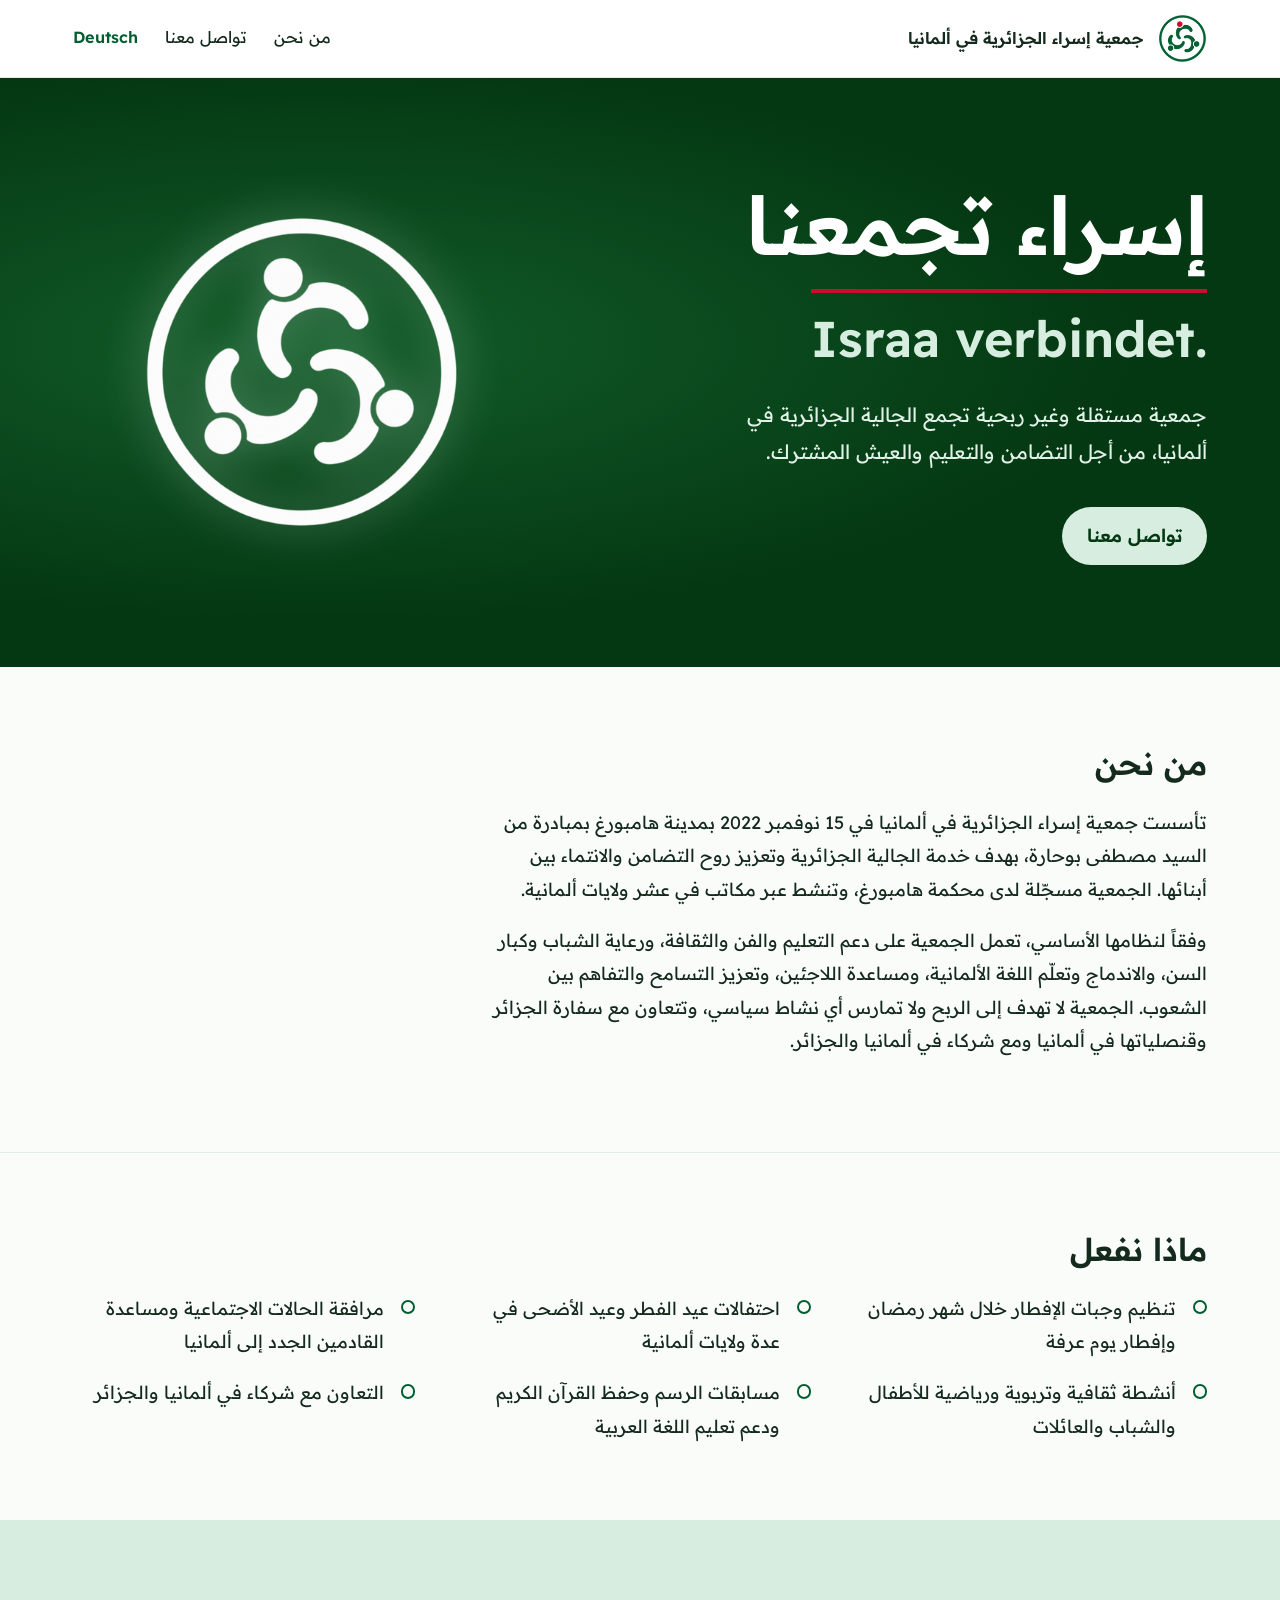
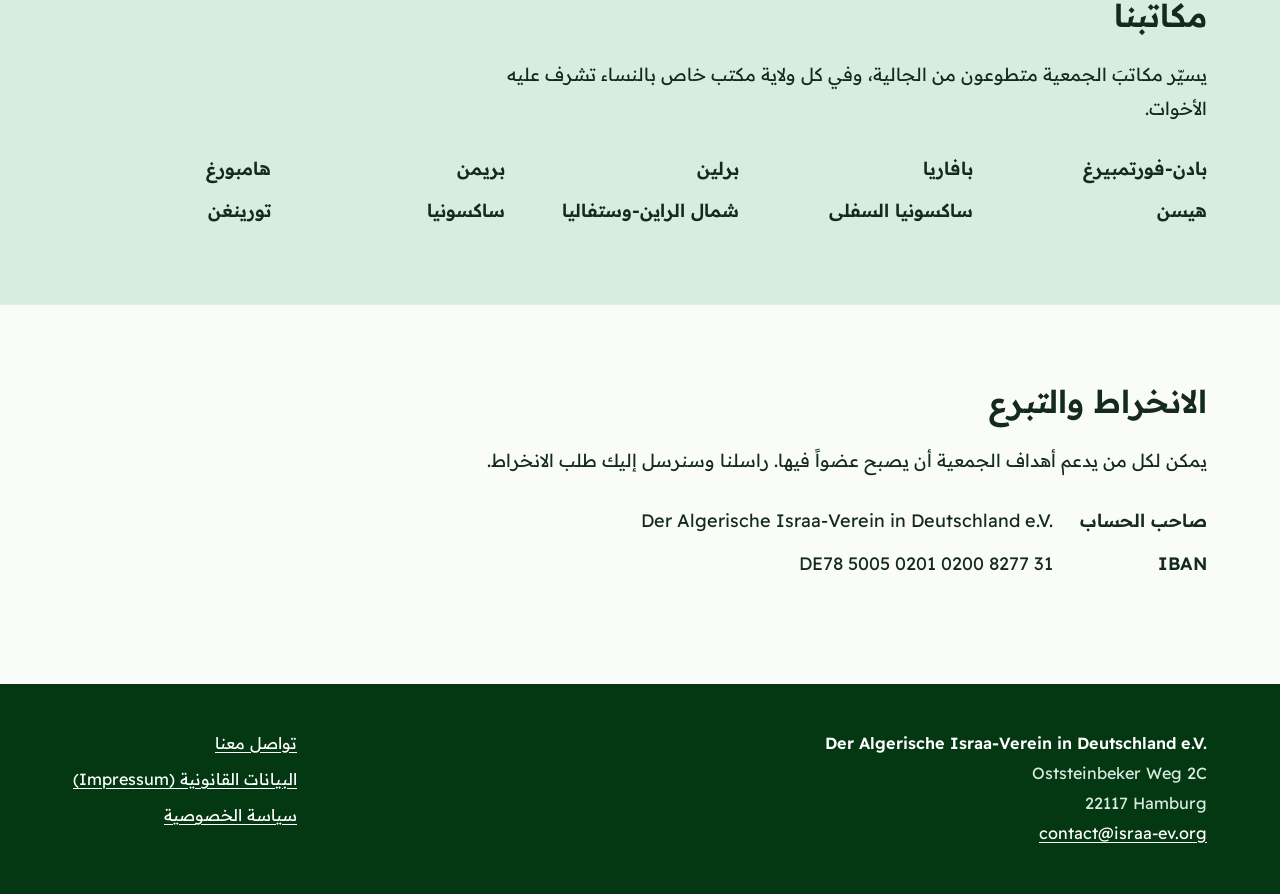
==== docs/ar/index.html @ e0bc1aed "Add bilingual website for Der Algerische Israa-Verein in Deutschland e.V. Static German/Arabic site " ====
<!doctype html>
<html lang="ar" dir="rtl">
<head>
  <meta charset="utf-8">
  <meta name="viewport" content="width=device-width, initial-scale=1">
  <title>جمعية إسراء الجزائرية في ألمانيا</title>
  <meta name="description" content="جمعية مستقلة وغير ربحية للجالية الجزائرية في ألمانيا، مقرها هامبورغ: ثقافة، تعليم، اندماج وتضامن.">
  <link rel="alternate" hreflang="de" href="../index.html">
  <link rel="alternate" hreflang="ar" href="index.html">
  <link rel="icon" href="../assets/img/favicon.png" type="image/png">
  <link rel="apple-touch-icon" href="../assets/img/apple-touch-icon.png">
  <link rel="stylesheet" href="../assets/css/style.css">
</head>
<body>
  <a class="skip" href="#inhalt">انتقل إلى المحتوى</a>

  <header class="site-header">
    <div class="wrap">
      <a class="brand" href="index.html">
        <img src="../assets/img/emblem.png" alt="" width="44" height="44">
        <span>جمعية إسراء الجزائرية في ألمانيا</span>
      </a>
      <nav class="site-nav" aria-label="القائمة الرئيسية">
        <ul>
          <li><a href="#man-nahnu">من نحن</a></li>
          <li><a href="kontakt.html">تواصل معنا</a></li>
          <li class="lang"><a href="../index.html" lang="de" hreflang="de">Deutsch</a></li>
        </ul>
      </nav>
    </div>
  </header>

  <main id="inhalt">
    <div class="hero">
      <div class="wrap">
        <div>
          <h1 class="motto">إسراء تجمعنا<span class="motto-other" lang="de" dir="ltr">Israa verbindet.</span></h1>
          <p>جمعية مستقلة وغير ربحية تجمع الجالية الجزائرية في ألمانيا، من أجل التضامن والتعليم والعيش المشترك.</p>
          <a class="button" href="kontakt.html">تواصل معنا</a>
        </div>
        <img class="hero-logo" src="../assets/img/emblem-white.png" alt="شعار جمعية إسراء" width="440" height="440">
      </div>
    </div>

    <section id="man-nahnu">
      <div class="wrap prose">
        <h2>من نحن</h2>
        <p>تأسست جمعية إسراء الجزائرية في ألمانيا في 15 نوفمبر 2022 بمدينة هامبورغ بمبادرة من السيد مصطفى بوحارة، بهدف خدمة الجالية الجزائرية وتعزيز روح التضامن والانتماء بين أبنائها. الجمعية مسجّلة لدى محكمة هامبورغ، وتنشط عبر مكاتب في عشر ولايات ألمانية.</p>
        <p>وفقاً لنظامها الأساسي، تعمل الجمعية على دعم التعليم والفن والثقافة، ورعاية الشباب وكبار السن، والاندماج وتعلّم اللغة الألمانية، ومساعدة اللاجئين، وتعزيز التسامح والتفاهم بين الشعوب. الجمعية لا تهدف إلى الربح ولا تمارس أي نشاط سياسي، وتتعاون مع سفارة الجزائر وقنصلياتها في ألمانيا ومع شركاء في ألمانيا والجزائر.</p>
      </div>
    </section>

    <section>
      <div class="wrap">
        <h2>ماذا نفعل</h2>
        <ul class="rings">
          <li>تنظيم وجبات الإفطار خلال شهر رمضان وإفطار يوم عرفة</li>
          <li>احتفالات عيد الفطر وعيد الأضحى في عدة ولايات ألمانية</li>
          <li>مرافقة الحالات الاجتماعية ومساعدة القادمين الجدد إلى ألمانيا</li>
          <li>أنشطة ثقافية وتربوية ورياضية للأطفال والشباب والعائلات</li>
          <li>مسابقات الرسم وحفظ القرآن الكريم ودعم تعليم اللغة العربية</li>
          <li>التعاون مع شركاء في ألمانيا والجزائر</li>
        </ul>
      </div>
    </section>

    <section class="band">
      <div class="wrap">
        <h2>مكاتبنا</h2>
        <p class="lede">يسيّر مكاتبَ الجمعية متطوعون من الجالية، وفي كل ولاية مكتب خاص بالنساء تشرف عليه الأخوات.</p>
        <ul class="offices">
          <li>بادن-فورتمبيرغ</li>
          <li>بافاريا</li>
          <li>برلين</li>
          <li>بريمن</li>
          <li>هامبورغ</li>
          <li>هيسن</li>
          <li>ساكسونيا السفلى</li>
          <li>شمال الراين-وستفاليا</li>
          <li>ساكسونيا</li>
          <li>تورينغن</li>
        </ul>
      </div>
    </section>

    <section id="unterstuetzen">
      <div class="wrap prose">
        <h2>الانخراط والتبرع</h2>
        <p>يمكن لكل من يدعم أهداف الجمعية أن يصبح عضواً فيها. راسلنا وسنرسل إليك طلب الانخراط.</p>
        <dl class="facts">
          <dt>صاحب الحساب</dt>
          <dd lang="de" dir="ltr">Der Algerische Israa-Verein in Deutschland e.V.</dd>
          <dt>IBAN</dt>
          <dd dir="ltr">DE78 5005 0201 0200 8277 31</dd>
        </dl>
      </div>
    </section>
  </main>

  <footer class="site-footer">
    <div class="wrap">
      <address lang="de" dir="ltr">
        <strong>Der Algerische Israa-Verein in Deutschland e.V.</strong><br>
        Oststeinbeker Weg 2C<br>
        22117 Hamburg<br>
        <a href="mailto:contact@israa-ev.org">contact@israa-ev.org</a>
      </address>
      <nav aria-label="روابط قانونية">
        <ul>
          <li><a href="kontakt.html">تواصل معنا</a></li>
          <li><a href="impressum.html">البيانات القانونية (Impressum)</a></li>
          <li><a href="datenschutz.html">سياسة الخصوصية</a></li>
        </ul>
      </nav>
    </div>
  </footer>
</body>
</html>
---- docs/assets/css/style.css ----
/* Readex Pro, self-hosted (SIL Open Font License) — no requests to third parties */
@font-face {
  font-family: "Readex Pro";
  font-style: normal;
  font-weight: 400;
  font-display: swap;
  src: url("../fonts/readex-pro-arabic-400-normal.woff2") format("woff2");
  unicode-range: U+0600-06FF, U+0750-077F, U+0870-088E, U+0890-0891, U+0897-08E1, U+08E3-08FF, U+200C-200E, U+2010-2011, U+204F, U+2E41, U+FB50-FDFF, U+FE70-FE74, U+FE76-FEFC;
}
@font-face {
  font-family: "Readex Pro";
  font-style: normal;
  font-weight: 600;
  font-display: swap;
  src: url("../fonts/readex-pro-arabic-600-normal.woff2") format("woff2");
  unicode-range: U+0600-06FF, U+0750-077F, U+0870-088E, U+0890-0891, U+0897-08E1, U+08E3-08FF, U+200C-200E, U+2010-2011, U+204F, U+2E41, U+FB50-FDFF, U+FE70-FE74, U+FE76-FEFC;
}
@font-face {
  font-family: "Readex Pro";
  font-style: normal;
  font-weight: 400;
  font-display: swap;
  src: url("../fonts/readex-pro-latin-400-normal.woff2") format("woff2");
  unicode-range: U+0000-00FF, U+0131, U+0152-0153, U+02BB-02BC, U+02C6, U+02DA, U+02DC, U+0304, U+0308, U+0329, U+2000-206F, U+20AC, U+2122, U+2191, U+2193, U+2212, U+2215, U+FEFF, U+FFFD;
}
@font-face {
  font-family: "Readex Pro";
  font-style: normal;
  font-weight: 600;
  font-display: swap;
  src: url("../fonts/readex-pro-latin-600-normal.woff2") format("woff2");
  unicode-range: U+0000-00FF, U+0131, U+0152-0153, U+02BB-02BC, U+02C6, U+02DA, U+02DC, U+0304, U+0308, U+0329, U+2000-206F, U+20AC, U+2122, U+2191, U+2193, U+2212, U+2215, U+FEFF, U+FFFD;
}

:root {
  --forest: #043812;   /* logo background */
  --green: #035f31;    /* links and markers on light ground */
  --mint: #d6ede0;     /* brochure panels */
  --paper: #fafcfa;
  --ink: #142a1d;
  --red: #cb0c2c;      /* flag red, used once: the hero rule */

  --measure: 66ch;
  --gutter: clamp(1.25rem, 4vw, 2.5rem);
}

*,
*::before,
*::after { box-sizing: border-box; }

html {
  font-size: 112.5%;
  -webkit-text-size-adjust: 100%;
}

body {
  margin: 0;
  font-family: "Readex Pro", "Segoe UI", system-ui, sans-serif;
  line-height: 1.6;
  color: var(--ink);
  background: var(--paper);
  min-height: 100vh;
  display: flex;
  flex-direction: column;
}

main { flex: 1; }

:lang(ar) body,
body:lang(ar) { line-height: 1.85; }

img { max-width: 100%; height: auto; display: block; }

a { color: var(--green); text-underline-offset: 0.2em; }
a:hover { text-decoration-thickness: 2px; }

:focus-visible {
  outline: 3px solid var(--green);
  outline-offset: 3px;
  border-radius: 2px;
}

.skip {
  position: absolute;
  inset-inline-start: 1rem;
  top: -4rem;
  padding: 0.5rem 1rem;
  background: var(--ink);
  color: #fff;
  z-index: 10;
}
.skip:focus { top: 1rem; }

.wrap {
  width: 100%;
  max-width: 68rem;
  margin-inline: auto;
  padding-inline: var(--gutter);
}

/* Header */

.site-header { border-bottom: 1px solid #e3ebe6; background: #fff; }

.site-header .wrap {
  display: flex;
  flex-wrap: wrap;
  align-items: center;
  justify-content: space-between;
  gap: 0.75rem 2rem;
  padding-block: 0.75rem;
}

.brand {
  display: flex;
  align-items: center;
  gap: 0.75rem;
  color: var(--ink);
  text-decoration: none;
  font-weight: 600;
  font-size: 0.9rem;
  line-height: 1.3;
}
.brand img { width: 2.75rem; height: 2.75rem; border-radius: 50%; }
.brand span { max-width: 22ch; }

.site-nav ul {
  display: flex;
  flex-wrap: wrap;
  gap: 0.25rem 1.5rem;
  margin: 0;
  padding: 0;
  list-style: none;
  font-size: 0.9rem;
}
.site-nav a { color: var(--ink); text-decoration: none; }
.site-nav a:hover,
.site-nav a[aria-current="page"] { color: var(--green); text-decoration: underline; }
.site-nav .lang a { font-weight: 600; color: var(--green); }

/* Hero: the one loud moment */

.hero {
  background: radial-gradient(ellipse at 75% 45%, #125c29 0%, var(--forest) 60%);
  color: #fff;
}
:lang(ar) .hero,
.hero:lang(ar) { background: radial-gradient(ellipse at 25% 45%, #125c29 0%, var(--forest) 60%); }

.hero .wrap {
  display: grid;
  grid-template-columns: 1fr;
  align-items: center;
  gap: 2rem;
  padding-block: clamp(3rem, 8vw, 6rem);
}

@media (min-width: 52rem) {
  .hero .wrap { grid-template-columns: 1.4fr 1fr; }
}

.motto {
  margin: 0;
  font-size: clamp(2.6rem, 7vw, 4.5rem);
  font-weight: 600;
  line-height: 1.1;
  letter-spacing: -0.01em;
}
.motto-other {
  display: block;
  margin-top: 0.4em;
  padding-top: 0.35em;
  border-top: 4px solid var(--red);
  width: fit-content;
  font-size: 0.62em;
  color: var(--mint);
  letter-spacing: 0;
}

.hero p {
  max-width: 40ch;
  margin: 1.75rem 0 2rem;
  font-size: 1.1rem;
  color: #e2f1e8;
}

.hero-logo {
  justify-self: center;
  width: clamp(9rem, 38vw, 18rem);
  filter: drop-shadow(0 0 1.25rem rgb(214 237 224 / 0.35));
}

.button {
  display: inline-block;
  padding: 0.7rem 1.4rem;
  border-radius: 999px;
  background: var(--mint);
  color: var(--forest);
  font-weight: 600;
  text-decoration: none;
}
.button:hover { background: #fff; }
.hero .button:focus-visible { outline-color: #fff; }

/* Sections */

main section { padding-block: clamp(2.5rem, 6vw, 4.5rem); }
main section + section { border-top: 1px solid #e3ebe6; }

h1, h2, h3 { font-weight: 600; line-height: 1.25; }
h2 { font-size: 1.75rem; margin: 0 0 1.25rem; }
h3 { font-size: 1.15rem; margin: 2rem 0 0.5rem; }

.prose > * { max-width: var(--measure); }
.prose p { margin: 0 0 1em; }

/* "What we do": markers echo the ring of the emblem */
.rings {
  display: grid;
  grid-template-columns: repeat(auto-fit, minmax(17rem, 1fr));
  gap: 1rem 3rem;
  margin: 0;
  padding: 0;
  list-style: none;
}
.rings li {
  position: relative;
  padding-inline-start: 1.75rem;
}
.rings li::before {
  content: "";
  position: absolute;
  inset-inline-start: 0;
  top: 0.45em;
  width: 0.8em;
  height: 0.8em;
  border: 2px solid var(--green);
  border-radius: 50%;
}

.band { background: var(--mint); }
main section.band { border-top: 0; }

.offices {
  display: grid;
  grid-template-columns: repeat(auto-fill, minmax(11rem, 1fr));
  gap: 0.5rem 2rem;
  margin: 1.5rem 0 0;
  padding: 0;
  list-style: none;
  font-weight: 600;
}

/* Key/value facts: bank details, contact, register data */
.facts {
  display: grid;
  grid-template-columns: max-content 1fr;
  gap: 0.5rem 1.5rem;
  margin: 1.5rem 0;
}
.facts dt { font-weight: 600; }
.facts dd { margin: 0; overflow-wrap: anywhere; }
@media (max-width: 30rem) {
  .facts { grid-template-columns: 1fr; gap: 0; }
  .facts dd { margin-bottom: 0.75rem; }
}

address { font-style: normal; }

.note { font-size: 0.9rem; color: #46594d; }

/* Legal pages */
.legal h1 { font-size: 2.1rem; margin: 0 0 1.5rem; }
.legal h2 { font-size: 1.3rem; margin: 2.5rem 0 0.75rem; }
.legal h3 { font-size: 1.05rem; margin: 1.5rem 0 0.4rem; }

/* Data still to be filled in before going live. Remove the class when done. */
.todo {
  background: #fff3a8;
  outline: 1px dashed #b38f00;
  padding-inline: 0.2em;
}

/* Footer */

.site-footer {
  background: var(--forest);
  color: #d9eadf;
  font-size: 0.9rem;
}
.site-footer .wrap {
  display: flex;
  flex-wrap: wrap;
  justify-content: space-between;
  gap: 1.5rem 3rem;
  padding-block: 2.5rem;
}
.site-footer a { color: #fff; }
.site-footer strong { color: #fff; font-weight: 600; }
.site-footer ul { margin: 0; padding: 0; list-style: none; }
.site-footer li + li { margin-top: 0.35rem; }
.site-footer :focus-visible { outline-color: #fff; }

/* German-script blocks (legal name, address, IBAN) inside Arabic pages */
html[dir="rtl"] [dir="ltr"] { text-align: right; }

@media (prefers-reduced-motion: reduce) {
  * { scroll-behavior: auto !important; }
}
.lede { max-width: var(--measure); }
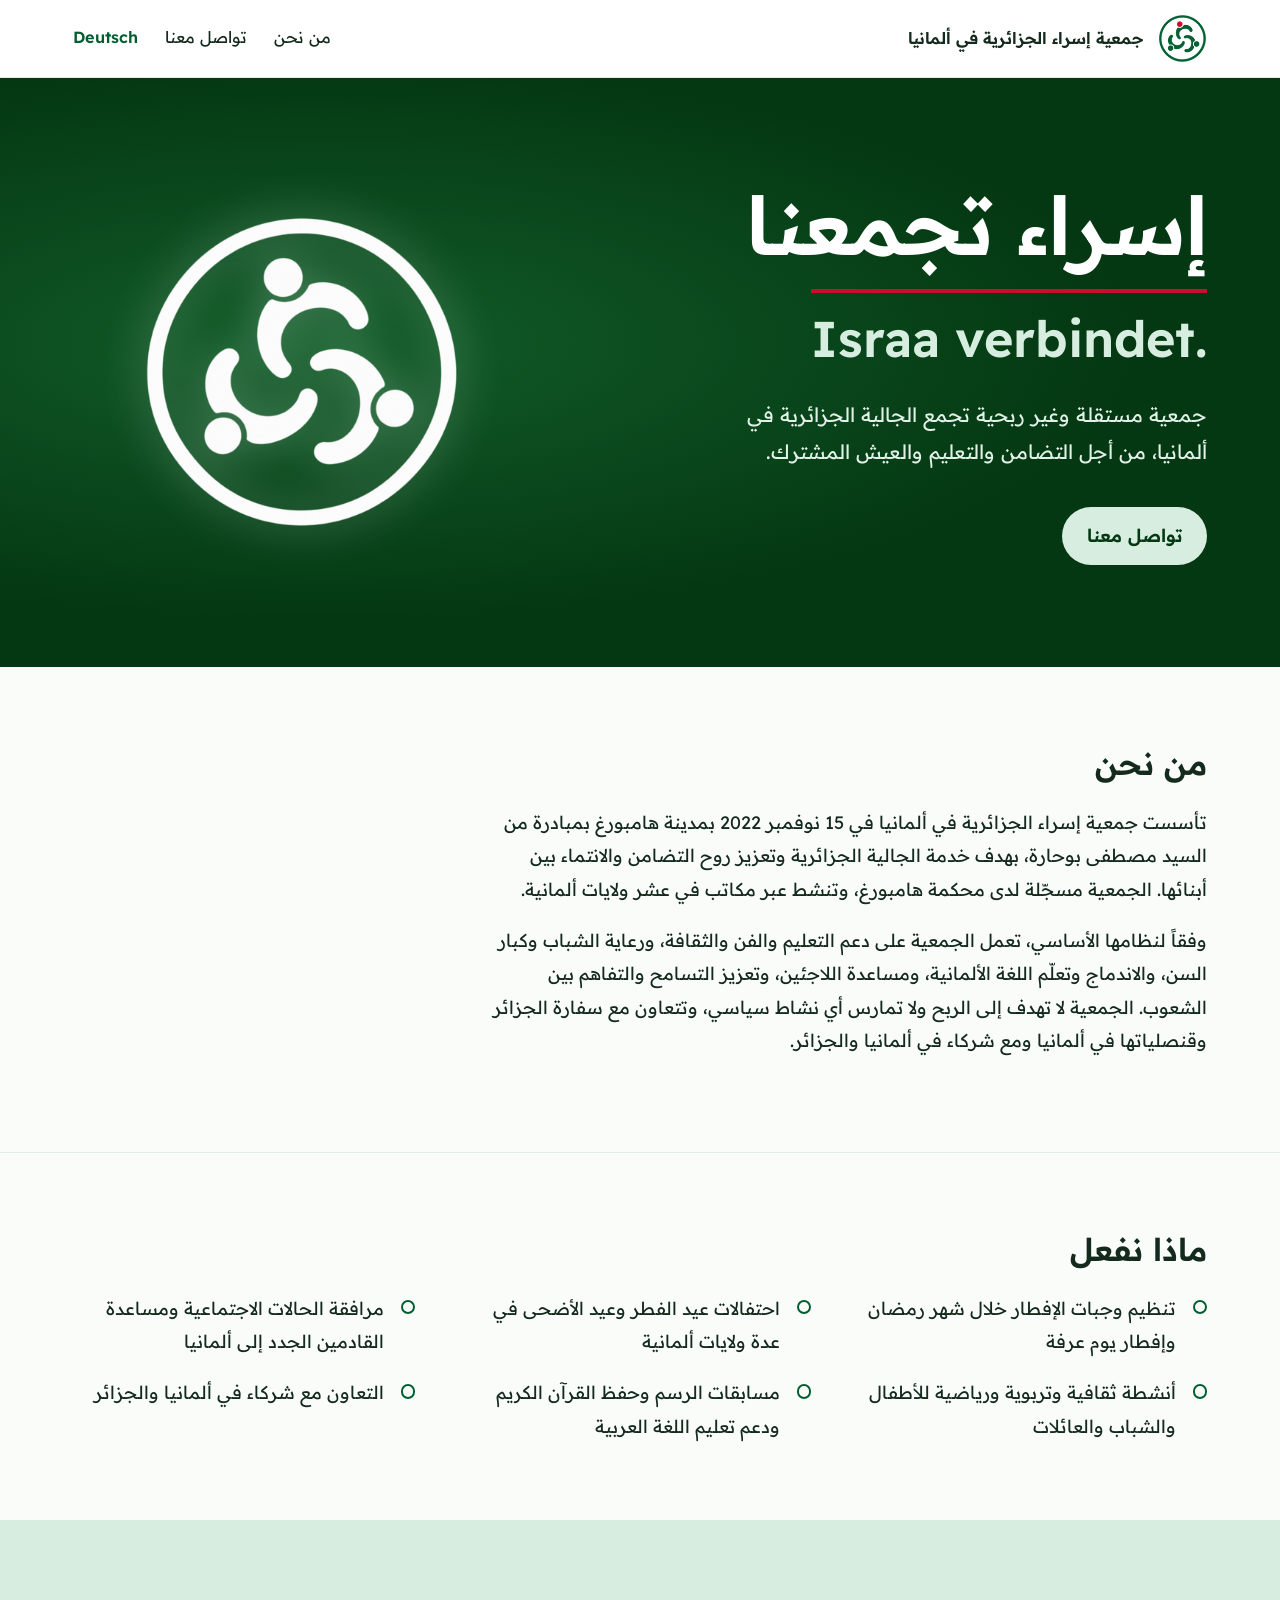
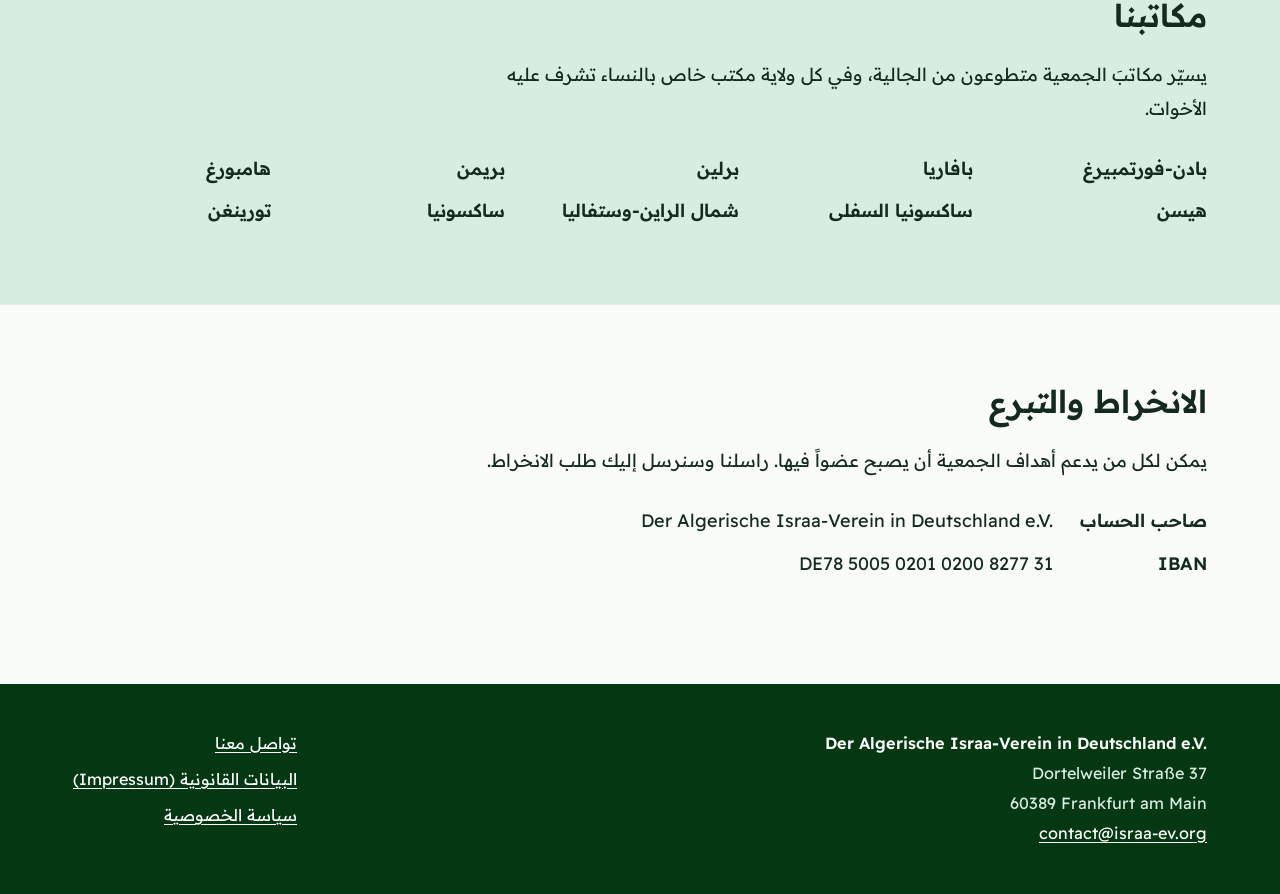
==== commit f4aa41cf: "Use Frankfurt address as legal and contact address Impressum, privacy policy, contact page, footer a" ====
--- a/docs/ar/index.html
+++ b/docs/ar/index.html
@@ -4,9 +4,23 @@
   <meta charset="utf-8">
   <meta name="viewport" content="width=device-width, initial-scale=1">
   <title>جمعية إسراء الجزائرية في ألمانيا</title>
-  <meta name="description" content="جمعية مستقلة وغير ربحية للجالية الجزائرية في ألمانيا، مقرها هامبورغ: ثقافة، تعليم، اندماج وتضامن.">
-  <link rel="alternate" hreflang="de" href="../index.html">
-  <link rel="alternate" hreflang="ar" href="index.html">
+  <meta name="description" content="جمعية مستقلة وغير ربحية للجالية الجزائرية في ألمانيا، مقرها فرانكفورت أم ماين: ثقافة، تعليم، اندماج وتضامن.">
+  <link rel="canonical" href="https://israa-ev.org/ar/">
+  <link rel="alternate" hreflang="de" href="https://israa-ev.org/">
+  <link rel="alternate" hreflang="ar" href="https://israa-ev.org/ar/">
+  <link rel="alternate" hreflang="x-default" href="https://israa-ev.org/">
+  <meta property="og:type" content="website">
+  <meta property="og:site_name" content="جمعية إسراء الجزائرية في ألمانيا">
+  <meta property="og:title" content="جمعية إسراء الجزائرية في ألمانيا">
+  <meta property="og:description" content="جمعية مستقلة وغير ربحية للجالية الجزائرية في ألمانيا، مقرها فرانكفورت أم ماين: ثقافة، تعليم، اندماج وتضامن.">
+  <meta property="og:url" content="https://israa-ev.org/ar/">
+  <meta property="og:locale" content="ar_AR">
+  <meta property="og:locale:alternate" content="de_DE">
+  <meta property="og:image" content="https://israa-ev.org/assets/img/og-image.jpg">
+  <meta property="og:image:width" content="1200">
+  <meta property="og:image:height" content="630">
+  <meta property="og:image:alt" content="شعار جمعية إسراء مع شعار «إسراء تجمعنا»">
+  <meta name="twitter:card" content="summary_large_image">
   <link rel="icon" href="../assets/img/favicon.png" type="image/png">
   <link rel="apple-touch-icon" href="../assets/img/apple-touch-icon.png">
   <link rel="stylesheet" href="../assets/css/style.css">
@@ -101,8 +115,8 @@
     <div class="wrap">
       <address lang="de" dir="ltr">
         <strong>Der Algerische Israa-Verein in Deutschland e.V.</strong><br>
-        Oststeinbeker Weg 2C<br>
-        22117 Hamburg<br>
+        Dortelweiler Straße 37<br>
+        60389 Frankfurt am Main<br>
         <a href="mailto:contact@israa-ev.org">contact@israa-ev.org</a>
       </address>
       <nav aria-label="روابط قانونية">
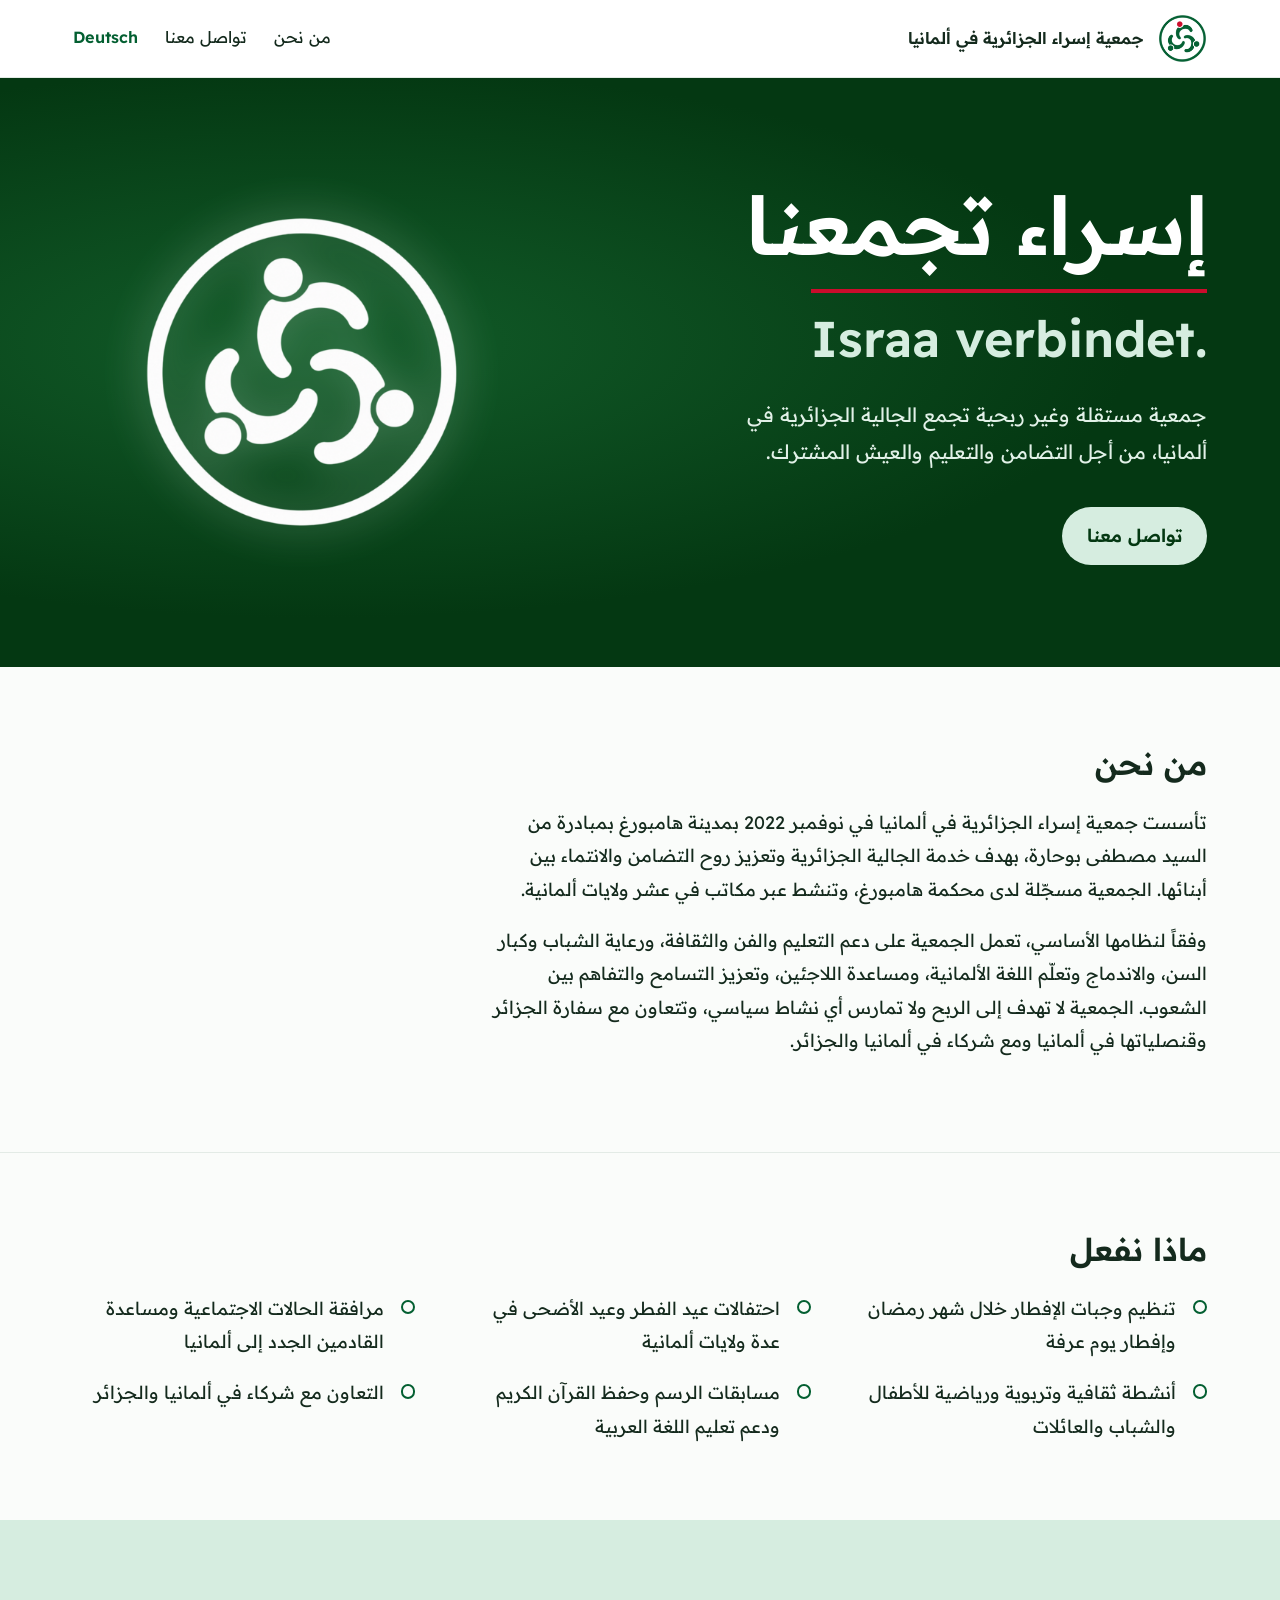
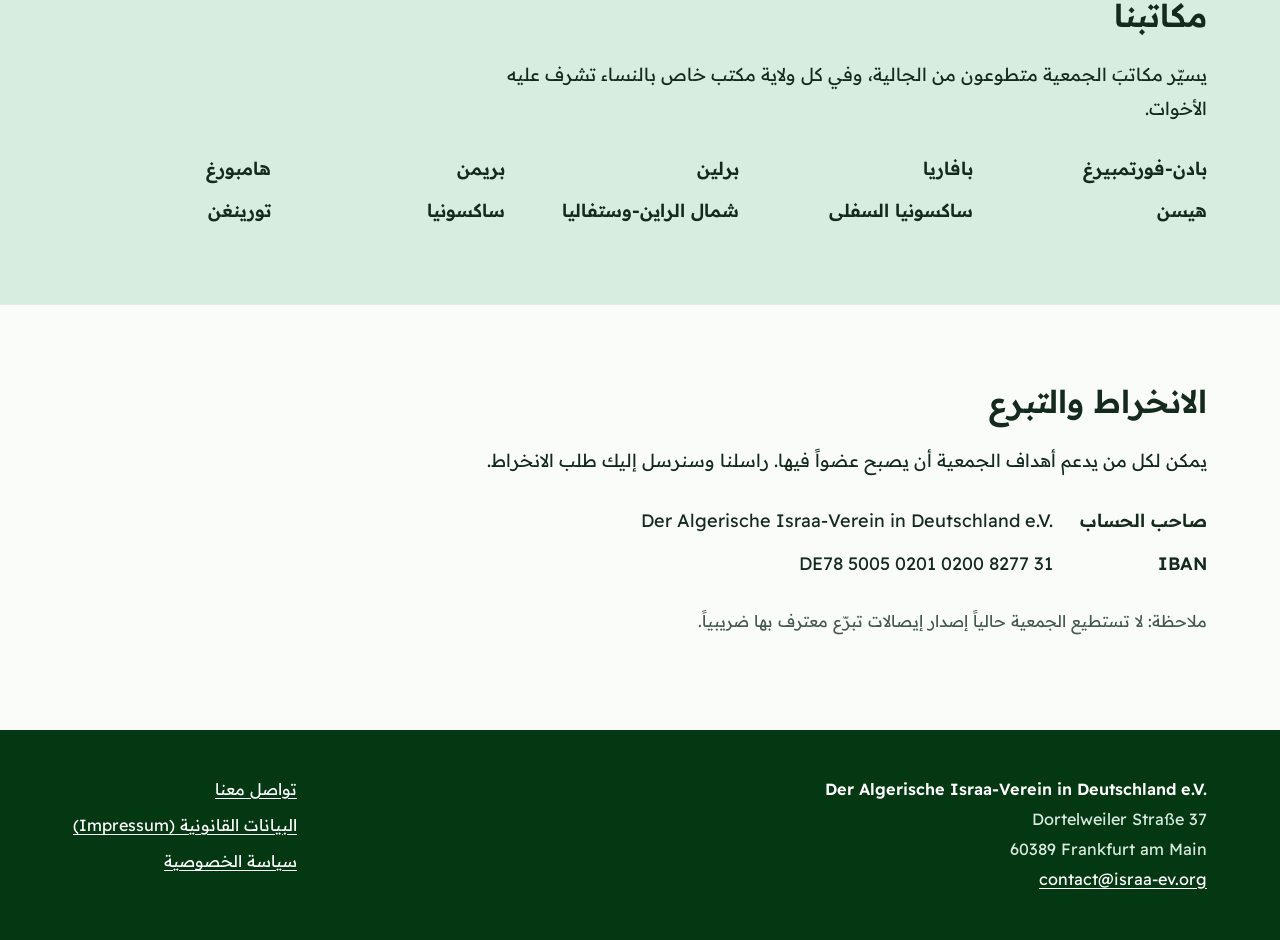
==== commit a5892e6f: "Apply legal review fixes to Impressum and privacy policy - Distinguish registered seat (Hamburg) fro" ====
--- a/docs/ar/index.html
+++ b/docs/ar/index.html
@@ -4,7 +4,7 @@
   <meta charset="utf-8">
   <meta name="viewport" content="width=device-width, initial-scale=1">
   <title>جمعية إسراء الجزائرية في ألمانيا</title>
-  <meta name="description" content="جمعية مستقلة وغير ربحية للجالية الجزائرية في ألمانيا، مقرها فرانكفورت أم ماين: ثقافة، تعليم، اندماج وتضامن.">
+  <meta name="description" content="جمعية مستقلة وغير ربحية للجالية الجزائرية في ألمانيا، مقرها القانوني هامبورغ ومكتبها الإداري في فرانكفورت أم ماين: ثقافة، تعليم، اندماج وتضامن.">
   <link rel="canonical" href="https://israa-ev.org/ar/">
   <link rel="alternate" hreflang="de" href="https://israa-ev.org/">
   <link rel="alternate" hreflang="ar" href="https://israa-ev.org/ar/">
@@ -12,7 +12,7 @@
   <meta property="og:type" content="website">
   <meta property="og:site_name" content="جمعية إسراء الجزائرية في ألمانيا">
   <meta property="og:title" content="جمعية إسراء الجزائرية في ألمانيا">
-  <meta property="og:description" content="جمعية مستقلة وغير ربحية للجالية الجزائرية في ألمانيا، مقرها فرانكفورت أم ماين: ثقافة، تعليم، اندماج وتضامن.">
+  <meta property="og:description" content="جمعية مستقلة وغير ربحية للجالية الجزائرية في ألمانيا، مقرها القانوني هامبورغ ومكتبها الإداري في فرانكفورت أم ماين: ثقافة، تعليم، اندماج وتضامن.">
   <meta property="og:url" content="https://israa-ev.org/ar/">
   <meta property="og:locale" content="ar_AR">
   <meta property="og:locale:alternate" content="de_DE">
@@ -59,7 +59,7 @@
     <section id="man-nahnu">
       <div class="wrap prose">
         <h2>من نحن</h2>
-        <p>تأسست جمعية إسراء الجزائرية في ألمانيا في 15 نوفمبر 2022 بمدينة هامبورغ بمبادرة من السيد مصطفى بوحارة، بهدف خدمة الجالية الجزائرية وتعزيز روح التضامن والانتماء بين أبنائها. الجمعية مسجّلة لدى محكمة هامبورغ، وتنشط عبر مكاتب في عشر ولايات ألمانية.</p>
+        <p>تأسست جمعية إسراء الجزائرية في ألمانيا في نوفمبر 2022 بمدينة هامبورغ بمبادرة من السيد مصطفى بوحارة، بهدف خدمة الجالية الجزائرية وتعزيز روح التضامن والانتماء بين أبنائها. الجمعية مسجّلة لدى محكمة هامبورغ، وتنشط عبر مكاتب في عشر ولايات ألمانية.</p>
         <p>وفقاً لنظامها الأساسي، تعمل الجمعية على دعم التعليم والفن والثقافة، ورعاية الشباب وكبار السن، والاندماج وتعلّم اللغة الألمانية، ومساعدة اللاجئين، وتعزيز التسامح والتفاهم بين الشعوب. الجمعية لا تهدف إلى الربح ولا تمارس أي نشاط سياسي، وتتعاون مع سفارة الجزائر وقنصلياتها في ألمانيا ومع شركاء في ألمانيا والجزائر.</p>
       </div>
     </section>
@@ -107,6 +107,7 @@
           <dt>IBAN</dt>
           <dd dir="ltr">DE78 5005 0201 0200 8277 31</dd>
         </dl>
+        <p class="note">ملاحظة: لا تستطيع الجمعية حالياً إصدار إيصالات تبرّع معترف بها ضريبياً.</p>
       </div>
     </section>
   </main>
